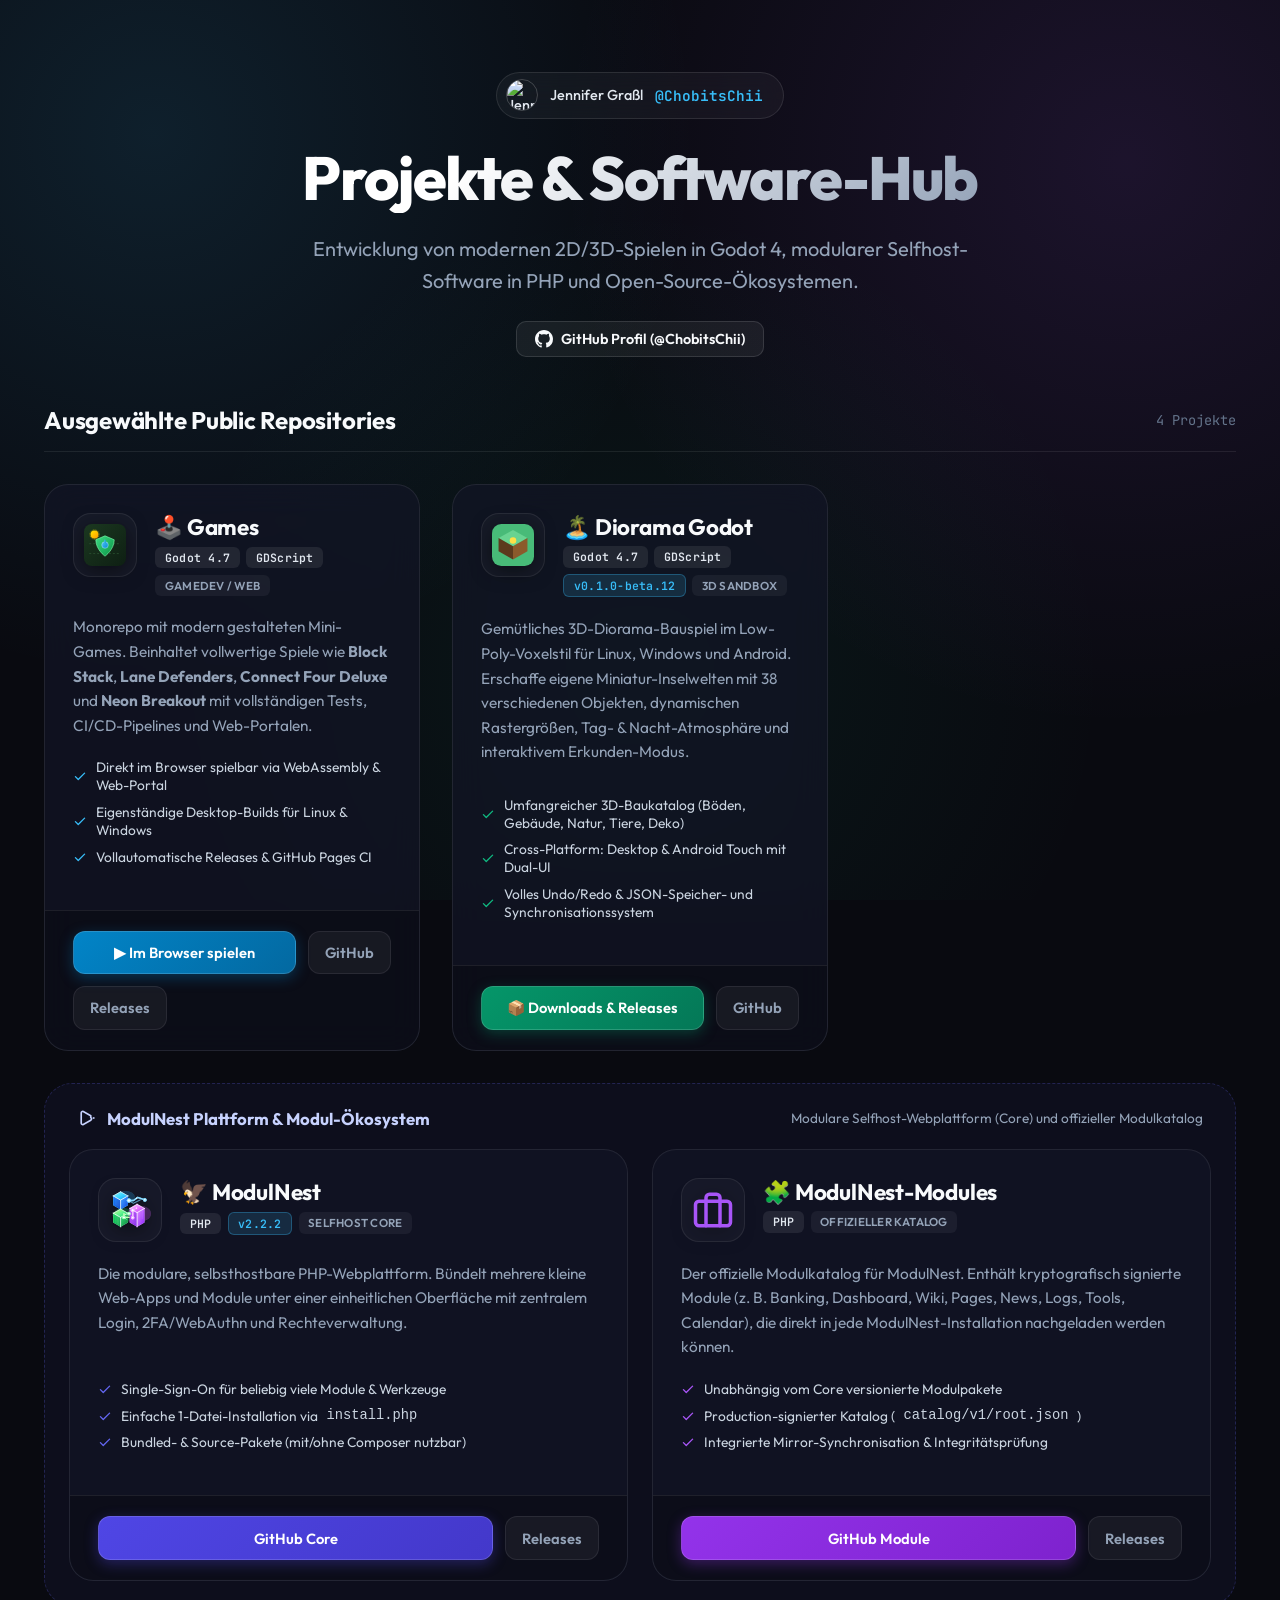
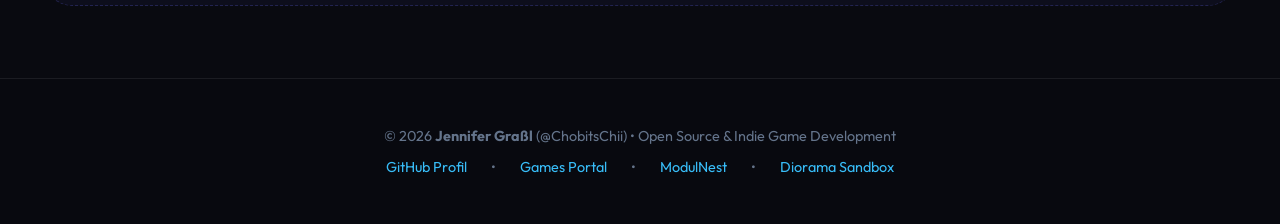
==== index.html @ 31660a0b "feat: initial release of personal github pages hub" ====
<!DOCTYPE html>
<html lang="de">
<head>
	<meta charset="utf-8">
	<meta name="viewport" content="width=device-width, initial-scale=1.0">
	<title>Jennifer Graßl (ChobitsChii) | Open Source Projekte & Hub</title>
	<meta name="description" content="Übersicht über meine Open Source Projekte: Godot 4 Games, Diorama Sandbox sowie die modulare PHP-Webplattform ModulNest & Module.">
	<link rel="preconnect" href="https://fonts.googleapis.com">
	<link rel="preconnect" href="https://fonts.gstatic.com" crossorigin>
	<link href="https://fonts.googleapis.com/css2?family=Outfit:wght@400;500;600;700;800&family=JetBrains+Mono:wght@400;500;600&display=swap" rel="stylesheet">
	<link rel="icon" type="image/svg+xml" href="assets/img/games-icon.svg">
	<style>
		:root {
			--bg-primary: #090a10;
			--bg-card: rgba(18, 22, 38, 0.72);
			--bg-card-hover: rgba(24, 30, 52, 0.88);
			--border-card: rgba(255, 255, 255, 0.08);
			--border-card-hover: rgba(255, 255, 255, 0.18);
			--text-main: #f8fafc;
			--text-muted: #94a3b8;
			--text-dim: #64748b;
			--accent-cyan: #00d2ff;
			--accent-emerald: #10b981;
			--accent-indigo: #6366f1;
			--accent-purple: #a855f7;
			--accent-amber: #f59e0b;
			--accent-blue: #38bdf8;
		}

		* {
			box-sizing: border-box;
			margin: 0;
			padding: 0;
		}

		body {
			background-color: var(--bg-primary);
			background-image: 
				radial-gradient(circle at 12% 15%, rgba(56, 189, 248, 0.12) 0%, transparent 40%),
				radial-gradient(circle at 88% 18%, rgba(168, 85, 247, 0.12) 0%, transparent 42%),
				radial-gradient(circle at 50% 75%, rgba(16, 185, 129, 0.08) 0%, transparent 50%);
			background-attachment: fixed;
			color: var(--text-main);
			font-family: 'Outfit', -apple-system, BlinkMacSystemFont, "Segoe UI", Roboto, sans-serif;
			min-height: 100vh;
			display: flex;
			flex-direction: column;
		}

		header {
			padding: 4.5rem 1.5rem 3rem;
			text-align: center;
			max-width: 900px;
			margin: 0 auto;
		}

		.profile-badge {
			display: inline-flex;
			align-items: center;
			gap: 0.75rem;
			padding: 0.4rem 1.25rem 0.4rem 0.6rem;
			border-radius: 9999px;
			background: rgba(255, 255, 255, 0.04);
			border: 1px solid rgba(255, 255, 255, 0.1);
			font-size: 0.9rem;
			font-weight: 500;
			color: #e2e8f0;
			margin-bottom: 1.5rem;
			backdrop-filter: blur(12px);
		}

		.avatar-img {
			width: 32px;
			height: 32px;
			border-radius: 50%;
			border: 1px solid rgba(255, 255, 255, 0.2);
			display: block;
		}

		.profile-badge .handle {
			font-family: 'JetBrains Mono', monospace;
			color: var(--accent-blue);
			font-weight: 600;
		}

		h1 {
			font-size: clamp(2.4rem, 5.5vw, 3.8rem);
			font-weight: 800;
			letter-spacing: -0.03em;
			line-height: 1.15;
			margin-bottom: 1.25rem;
			background: linear-gradient(135deg, #ffffff 25%, #94a3b8 100%);
			-webkit-background-clip: text;
			-webkit-text-fill-color: transparent;
		}

		p.lead {
			font-size: clamp(1.05rem, 2vw, 1.25rem);
			color: var(--text-muted);
			line-height: 1.6;
			max-width: 680px;
			margin: 0 auto 1.5rem;
		}

		.header-links {
			display: flex;
			justify-content: center;
			gap: 1rem;
			margin-top: 1.25rem;
		}

		.gh-profile-btn {
			display: inline-flex;
			align-items: center;
			gap: 0.5rem;
			padding: 0.5rem 1.1rem;
			border-radius: 10px;
			background: rgba(255, 255, 255, 0.06);
			border: 1px solid rgba(255, 255, 255, 0.12);
			color: var(--text-main);
			text-decoration: none;
			font-size: 0.9rem;
			font-weight: 600;
			transition: all 0.2s ease;
		}

		.gh-profile-btn:hover {
			background: rgba(255, 255, 255, 0.12);
			transform: translateY(-2px);
		}

		.container {
			flex: 1;
			max-width: 1240px;
			width: 100%;
			margin: 0 auto;
			padding: 0 1.5rem 4.5rem;
		}

		.section-intro {
			margin-bottom: 2rem;
			display: flex;
			align-items: center;
			justify-content: space-between;
			flex-wrap: wrap;
			gap: 1rem;
			border-bottom: 1px solid var(--border-card);
			padding-bottom: 1rem;
		}

		.section-intro h2 {
			font-size: 1.5rem;
			font-weight: 700;
			letter-spacing: -0.01em;
		}

		.section-intro .counter {
			font-family: 'JetBrains Mono', monospace;
			font-size: 0.85rem;
			color: var(--text-dim);
		}

		/* Grid & Cards */
		.projects-grid {
			display: grid;
			grid-template-columns: repeat(auto-fit, minmax(320px, 1fr));
			gap: 2rem;
		}

		.project-card {
			position: relative;
			background: var(--bg-card);
			border: 1px solid var(--border-card);
			border-radius: 24px;
			overflow: hidden;
			display: flex;
			flex-direction: column;
			backdrop-filter: blur(16px);
			transition: all 0.35s cubic-bezier(0.16, 1, 0.3, 1);
		}

		.project-card:hover {
			background: var(--bg-card-hover);
			transform: translateY(-6px);
			border-color: var(--border-card-hover);
			box-shadow: 0 24px 48px -18px rgba(0, 0, 0, 0.7);
		}

		/* Card Glow Accents */
		.project-card[data-theme="games"]:hover {
			border-color: rgba(56, 189, 248, 0.4);
			box-shadow: 0 24px 48px -18px rgba(56, 189, 248, 0.25);
		}

		.project-card[data-theme="diorama"]:hover {
			border-color: rgba(16, 185, 129, 0.4);
			box-shadow: 0 24px 48px -18px rgba(16, 185, 129, 0.25);
		}

		.project-card[data-theme="modulnest"]:hover {
			border-color: rgba(99, 102, 241, 0.4);
			box-shadow: 0 24px 48px -18px rgba(99, 102, 241, 0.25);
		}

		.project-card[data-theme="modules"]:hover {
			border-color: rgba(168, 85, 247, 0.4);
			box-shadow: 0 24px 48px -18px rgba(168, 85, 247, 0.25);
		}

		/* Connected group banner for ModulNest Suite */
		.eco-wrapper {
			grid-column: 1 / -1;
			background: rgba(99, 102, 241, 0.05);
			border: 1px dashed rgba(99, 102, 241, 0.25);
			border-radius: 28px;
			padding: 1.5rem;
			display: flex;
			flex-direction: column;
			gap: 1.25rem;
		}

		.eco-header {
			display: flex;
			align-items: center;
			justify-content: space-between;
			flex-wrap: wrap;
			gap: 0.5rem;
			padding: 0 0.5rem;
		}

		.eco-title {
			display: flex;
			align-items: center;
			gap: 0.6rem;
			font-size: 1.05rem;
			font-weight: 700;
			color: #c7d2fe;
		}

		.eco-subtitle {
			font-size: 0.85rem;
			color: var(--text-muted);
		}

		.eco-grid {
			display: grid;
			grid-template-columns: repeat(auto-fit, minmax(300px, 1fr));
			gap: 1.5rem;
		}

		.card-header {
			padding: 1.75rem 1.75rem 1.25rem;
			display: flex;
			align-items: flex-start;
			gap: 1.15rem;
		}

		.icon-box {
			width: 64px;
			height: 64px;
			border-radius: 18px;
			background: rgba(255, 255, 255, 0.03);
			border: 1px solid rgba(255, 255, 255, 0.08);
			display: flex;
			align-items: center;
			justify-content: center;
			flex-shrink: 0;
			padding: 10px;
		}

		.icon-box img, .icon-box svg {
			width: 100%;
			height: 100%;
			object-fit: contain;
			filter: drop-shadow(0 4px 10px rgba(0,0,0,0.5));
		}

		.card-title-wrap {
			flex: 1;
		}

		.card-title-wrap h3 {
			font-size: 1.4rem;
			font-weight: 700;
			letter-spacing: -0.01em;
			margin-bottom: 0.35rem;
			display: flex;
			align-items: center;
			gap: 0.5rem;
		}

		.tag-row {
			display: flex;
			flex-wrap: wrap;
			gap: 0.4rem;
			align-items: center;
		}

		.tag {
			font-size: 0.72rem;
			font-weight: 600;
			padding: 0.2rem 0.6rem;
			border-radius: 6px;
			letter-spacing: 0.02em;
			text-transform: uppercase;
		}

		.tag-lang {
			font-family: 'JetBrains Mono', monospace;
			background: rgba(255, 255, 255, 0.08);
			color: #e2e8f0;
			text-transform: none;
		}

		.tag-ver {
			font-family: 'JetBrains Mono', monospace;
			background: rgba(56, 189, 248, 0.15);
			color: #38bdf8;
			border: 1px solid rgba(56, 189, 248, 0.3);
			text-transform: none;
		}

		.tag-cat {
			background: rgba(255, 255, 255, 0.05);
			color: var(--text-muted);
		}

		.card-body {
			padding: 0 1.75rem 1.5rem;
			flex: 1;
			display: flex;
			flex-direction: column;
		}

		.card-desc {
			color: var(--text-muted);
			font-size: 0.96rem;
			line-height: 1.6;
			margin-bottom: 1.25rem;
		}

		.feature-list {
			list-style: none;
			margin-top: auto;
			padding-bottom: 1.25rem;
			display: flex;
			flex-direction: column;
			gap: 0.55rem;
		}

		.feature-list li {
			font-size: 0.86rem;
			color: #cbd5e1;
			display: flex;
			align-items: center;
			gap: 0.55rem;
		}

		.feature-list li svg {
			width: 14px;
			height: 14px;
			flex-shrink: 0;
			fill: currentColor;
		}

		.project-card[data-theme="games"] .feature-list li svg { color: var(--accent-blue); }
		.project-card[data-theme="diorama"] .feature-list li svg { color: var(--accent-emerald); }
		.project-card[data-theme="modulnest"] .feature-list li svg { color: var(--accent-indigo); }
		.project-card[data-theme="modules"] .feature-list li svg { color: var(--accent-purple); }

		.card-footer {
			padding: 1.25rem 1.75rem;
			background: rgba(0, 0, 0, 0.25);
			border-top: 1px solid var(--border-card);
			display: flex;
			gap: 0.75rem;
			align-items: center;
			flex-wrap: wrap;
		}

		.btn {
			display: inline-flex;
			align-items: center;
			justify-content: center;
			gap: 0.5rem;
			text-decoration: none;
			font-weight: 600;
			font-size: 0.92rem;
			padding: 0.7rem 1.15rem;
			border-radius: 12px;
			transition: all 0.2s cubic-bezier(0.16, 1, 0.3, 1);
			cursor: pointer;
		}

		.btn-primary {
			flex: 1;
			min-width: 130px;
			color: #ffffff;
			border: 1px solid rgba(255, 255, 255, 0.15);
		}

		.btn-secondary {
			padding: 0.7rem 1rem;
			background: rgba(255, 255, 255, 0.05);
			color: var(--text-muted);
			border: 1px solid var(--border-card);
		}

		.btn-secondary:hover {
			background: rgba(255, 255, 255, 0.1);
			color: #ffffff;
			transform: scale(1.02);
		}

		.project-card[data-theme="games"] .btn-primary {
			background: linear-gradient(135deg, #0284c7, #0369a1);
			box-shadow: 0 4px 14px rgba(2, 132, 199, 0.35);
		}
		.project-card[data-theme="games"] .btn-primary:hover {
			background: linear-gradient(135deg, #0ea5e9, #0284c7);
			box-shadow: 0 6px 20px rgba(2, 132, 199, 0.5);
			transform: scale(1.02);
		}

		.project-card[data-theme="diorama"] .btn-primary {
			background: linear-gradient(135deg, #059669, #047857);
			box-shadow: 0 4px 14px rgba(5, 150, 105, 0.35);
		}
		.project-card[data-theme="diorama"] .btn-primary:hover {
			background: linear-gradient(135deg, #10b981, #059669);
			box-shadow: 0 6px 20px rgba(5, 150, 105, 0.5);
			transform: scale(1.02);
		}

		.project-card[data-theme="modulnest"] .btn-primary {
			background: linear-gradient(135deg, #4f46e5, #4338ca);
			box-shadow: 0 4px 14px rgba(79, 70, 229, 0.35);
		}
		.project-card[data-theme="modulnest"] .btn-primary:hover {
			background: linear-gradient(135deg, #6366f1, #4f46e5);
			box-shadow: 0 6px 20px rgba(79, 70, 229, 0.5);
			transform: scale(1.02);
		}

		.project-card[data-theme="modules"] .btn-primary {
			background: linear-gradient(135deg, #9333ea, #7e22ce);
			box-shadow: 0 4px 14px rgba(147, 51, 234, 0.35);
		}
		.project-card[data-theme="modules"] .btn-primary:hover {
			background: linear-gradient(135deg, #a855f7, #9333ea);
			box-shadow: 0 6px 20px rgba(147, 51, 234, 0.5);
			transform: scale(1.02);
		}

		footer {
			border-top: 1px solid var(--border-card);
			padding: 3rem 1.5rem;
			text-align: center;
			color: var(--text-dim);
			font-size: 0.9rem;
			background: rgba(9, 10, 16, 0.85);
		}

		footer a {
			color: var(--accent-blue);
			text-decoration: none;
			transition: color 0.2s ease;
		}

		footer a:hover {
			color: #7dd3fc;
			text-decoration: underline;
		}

		.footer-links {
			display: flex;
			justify-content: center;
			gap: 1.5rem;
			margin-top: 0.8rem;
			flex-wrap: wrap;
		}
	</style>
</head>
<body>
	<header>
		<div class="profile-badge">
			<img class="avatar-img" src="https://avatars.githubusercontent.com/u/13787397?v=4" alt="Jennifer Graßl Avatar">
			<span>Jennifer Graßl</span>
			<span class="handle">@ChobitsChii</span>
		</div>
		<h1>Projekte & Software-Hub</h1>
		<p class="lead">Entwicklung von modernen 2D/3D-Spielen in Godot 4, modularer Selfhost-Software in PHP und Open-Source-Ökosystemen.</p>
		<div class="header-links">
			<a href="https://github.com/ChobitsChii" target="_blank" rel="noopener" class="gh-profile-btn">
				<svg height="18" width="18" viewBox="0 0 16 16" fill="currentColor">
					<path d="M8 0C3.58 0 0 3.58 0 8c0 3.54 2.29 6.53 5.47 7.59.4.07.55-.17.55-.38 0-.19-.01-.82-.01-1.49-2.01.37-2.53-.49-2.69-.94-.09-.23-.48-.94-.82-1.13-.28-.15-.68-.52-.01-.53.63-.01 1.08.58 1.23.82.72 1.21 1.87.87 2.33.66.07-.52.28-.87.51-1.07-1.78-.2-3.64-.89-3.64-3.95 0-.87.31-1.59.82-2.15-.08-.2-.36-1.02.08-2.12 0 0 .67-.21 2.2.82.64-.18 1.32-.27 2-.27.68 0 1.36.09 2 .27 1.53-1.04 2.2-.82 2.2-.82.44 1.1.16 1.92.08 2.12.51.56.82 1.27.82 2.15 0 3.07-1.87 3.75-3.65 3.95.29.25.54.73.54 1.48 0 1.07-.01 1.93-.01 2.2 0 .21.15.46.55.38A8.013 8.013 0 0016 8c0-4.42-3.58-8-8-8z"></path>
				</svg>
				GitHub Profil (@ChobitsChii)
			</a>
		</div>
	</header>

	<main class="container">
		<div class="section-intro">
			<h2>Ausgewählte Public Repositories</h2>
			<span class="counter">4 Projekte</span>
		</div>

		<div class="projects-grid">

			<!-- 1. Games Monorepo -->
			<article class="project-card" data-theme="games">
				<div class="card-header">
					<div class="icon-box">
						<img src="assets/img/games-icon.svg" alt="Games Icon">
					</div>
					<div class="card-title-wrap">
						<h3>🕹️ Games</h3>
						<div class="tag-row">
							<span class="tag tag-lang">Godot 4.7</span>
							<span class="tag tag-lang">GDScript</span>
							<span class="tag tag-cat">Gamedev / Web</span>
						</div>
					</div>
				</div>
				<div class="card-body">
					<p class="card-desc">
						Monorepo mit modern gestalteten Mini-Games. Beinhaltet vollwertige Spiele wie <strong>Block Stack</strong>, <strong>Lane Defenders</strong>, <strong>Connect Four Deluxe</strong> und <strong>Neon Breakout</strong> mit vollständigen Tests, CI/CD-Pipelines und Web-Portalen.
					</p>
					<ul class="feature-list">
						<li>
							<svg viewBox="0 0 16 16"><path d="M13.78 4.22a.75.75 0 010 1.06l-7.25 7.25a.75.75 0 01-1.06 0L2.22 9.28a.75.75 0 011.06-1.06L6 10.94l6.72-6.72a.75.75 0 011.06 0z"></path></svg>
							Direkt im Browser spielbar via WebAssembly & Web-Portal
						</li>
						<li>
							<svg viewBox="0 0 16 16"><path d="M13.78 4.22a.75.75 0 010 1.06l-7.25 7.25a.75.75 0 01-1.06 0L2.22 9.28a.75.75 0 011.06-1.06L6 10.94l6.72-6.72a.75.75 0 011.06 0z"></path></svg>
							Eigenständige Desktop-Builds für Linux & Windows
						</li>
						<li>
							<svg viewBox="0 0 16 16"><path d="M13.78 4.22a.75.75 0 010 1.06l-7.25 7.25a.75.75 0 01-1.06 0L2.22 9.28a.75.75 0 011.06-1.06L6 10.94l6.72-6.72a.75.75 0 011.06 0z"></path></svg>
							Vollautomatische Releases & GitHub Pages CI
						</li>
					</ul>
				</div>
				<div class="card-footer">
					<a href="https://chobitschii.github.io/games/" class="btn btn-primary" title="Games Web-Portal öffnen">
						▶ Im Browser spielen
					</a>
					<a href="https://github.com/ChobitsChii/games" target="_blank" rel="noopener" class="btn btn-secondary" title="GitHub Repository">
						GitHub
					</a>
					<a href="https://github.com/ChobitsChii/games/releases" target="_blank" rel="noopener" class="btn btn-secondary" title="Releases & Downloads">
						Releases
					</a>
				</div>
			</article>

			<!-- 2. Diorama Sandbox -->
			<article class="project-card" data-theme="diorama">
				<div class="card-header">
					<div class="icon-box">
						<img src="assets/img/diorama-icon.svg" alt="Diorama Icon">
					</div>
					<div class="card-title-wrap">
						<h3>🏝️ Diorama Godot</h3>
						<div class="tag-row">
							<span class="tag tag-lang">Godot 4.7</span>
							<span class="tag tag-lang">GDScript</span>
							<span class="tag tag-ver">v0.1.0-beta.12</span>
							<span class="tag tag-cat">3D Sandbox</span>
						</div>
					</div>
				</div>
				<div class="card-body">
					<p class="card-desc">
						Gemütliches 3D-Diorama-Bauspiel im Low-Poly-Voxelstil für Linux, Windows und Android. Erschaffe eigene Miniatur-Inselwelten mit 38 verschiedenen Objekten, dynamischen Rastergrößen, Tag- & Nacht-Atmosphäre und interaktivem Erkunden-Modus.
					</p>
					<ul class="feature-list">
						<li>
							<svg viewBox="0 0 16 16"><path d="M13.78 4.22a.75.75 0 010 1.06l-7.25 7.25a.75.75 0 01-1.06 0L2.22 9.28a.75.75 0 011.06-1.06L6 10.94l6.72-6.72a.75.75 0 011.06 0z"></path></svg>
							Umfangreicher 3D-Baukatalog (Böden, Gebäude, Natur, Tiere, Deko)
						</li>
						<li>
							<svg viewBox="0 0 16 16"><path d="M13.78 4.22a.75.75 0 010 1.06l-7.25 7.25a.75.75 0 01-1.06 0L2.22 9.28a.75.75 0 011.06-1.06L6 10.94l6.72-6.72a.75.75 0 011.06 0z"></path></svg>
							Cross-Platform: Desktop & Android Touch mit Dual-UI
						</li>
						<li>
							<svg viewBox="0 0 16 16"><path d="M13.78 4.22a.75.75 0 010 1.06l-7.25 7.25a.75.75 0 01-1.06 0L2.22 9.28a.75.75 0 011.06-1.06L6 10.94l6.72-6.72a.75.75 0 011.06 0z"></path></svg>
							Volles Undo/Redo & JSON-Speicher- und Synchronisationssystem
						</li>
					</ul>
				</div>
				<div class="card-footer">
					<a href="https://github.com/ChobitsChii/diorama-godot/releases" target="_blank" rel="noopener" class="btn btn-primary" title="Diorama Releases ansehen">
						📦 Downloads & Releases
					</a>
					<a href="https://github.com/ChobitsChii/diorama-godot" target="_blank" rel="noopener" class="btn btn-secondary" title="GitHub Repository">
						GitHub
					</a>
				</div>
			</article>

			<!-- 3 & 4. ModulNest Ecosystem (ModulNest + ModulNest-Modules) -->
			<div class="eco-wrapper">
				<div class="eco-header">
					<div class="eco-title">
						<svg width="20" height="20" viewBox="0 0 24 24" fill="none" stroke="currentColor" stroke-width="2"><path d="M16.5 9.4 7.55 4.24a1.78 1.78 0 0 0-2.5 1.55v12.42a1.78 1.78 0 0 0 2.5 1.55L16.5 14.6a1.78 1.78 0 0 0 0-3.2z"/><path d="M21 12h-2"/></svg>
						ModulNest Plattform & Modul-Ökosystem
					</div>
					<div class="eco-subtitle">
						Modulare Selfhost-Webplattform (Core) und offizieller Modulkatalog
					</div>
				</div>

				<div class="eco-grid">
					<!-- ModulNest Core -->
					<article class="project-card" data-theme="modulnest">
						<div class="card-header">
							<div class="icon-box">
								<img src="assets/img/modulnest-icon.svg" alt="ModulNest Icon">
							</div>
							<div class="card-title-wrap">
								<h3>🦅 ModulNest</h3>
								<div class="tag-row">
									<span class="tag tag-lang">PHP</span>
									<span class="tag tag-ver">v2.2.2</span>
									<span class="tag tag-cat">Selfhost Core</span>
								</div>
							</div>
						</div>
						<div class="card-body">
							<p class="card-desc">
								Die modulare, selbsthostbare PHP-Webplattform. Bündelt mehrere kleine Web-Apps und Module unter einer einheitlichen Oberfläche mit zentralem Login, 2FA/WebAuthn und Rechteverwaltung.
							</p>
							<ul class="feature-list">
								<li>
									<svg viewBox="0 0 16 16"><path d="M13.78 4.22a.75.75 0 010 1.06l-7.25 7.25a.75.75 0 01-1.06 0L2.22 9.28a.75.75 0 011.06-1.06L6 10.94l6.72-6.72a.75.75 0 011.06 0z"></path></svg>
									Single-Sign-On für beliebig viele Module & Werkzeuge
								</li>
								<li>
									<svg viewBox="0 0 16 16"><path d="M13.78 4.22a.75.75 0 010 1.06l-7.25 7.25a.75.75 0 01-1.06 0L2.22 9.28a.75.75 0 011.06-1.06L6 10.94l6.72-6.72a.75.75 0 011.06 0z"></path></svg>
									Einfache 1-Datei-Installation via <code>install.php</code>
								</li>
								<li>
									<svg viewBox="0 0 16 16"><path d="M13.78 4.22a.75.75 0 010 1.06l-7.25 7.25a.75.75 0 01-1.06 0L2.22 9.28a.75.75 0 011.06-1.06L6 10.94l6.72-6.72a.75.75 0 011.06 0z"></path></svg>
									Bundled- & Source-Pakete (mit/ohne Composer nutzbar)
								</li>
							</ul>
						</div>
						<div class="card-footer">
							<a href="https://github.com/ChobitsChii/ModulNest" target="_blank" rel="noopener" class="btn btn-primary" title="ModulNest Core auf GitHub">
								GitHub Core
							</a>
							<a href="https://github.com/ChobitsChii/ModulNest/releases" target="_blank" rel="noopener" class="btn btn-secondary" title="ModulNest Releases">
								Releases
							</a>
						</div>
					</article>

					<!-- ModulNest Modules -->
					<article class="project-card" data-theme="modules">
						<div class="card-header">
							<div class="icon-box">
								<svg viewBox="0 0 24 24" fill="none" stroke="#a855f7" stroke-width="2" stroke-linecap="round" stroke-linejoin="round">
									<rect x="2" y="7" width="20" height="14" rx="2" ry="2"></rect>
									<path d="M16 21V5a2 2 0 0 0-2-2h-4a2 2 0 0 0-2 2v16"></path>
								</svg>
							</div>
							<div class="card-title-wrap">
								<h3>🧩 ModulNest-Modules</h3>
								<div class="tag-row">
									<span class="tag tag-lang">PHP</span>
									<span class="tag tag-cat">Offizieller Katalog</span>
								</div>
							</div>
						</div>
						<div class="card-body">
							<p class="card-desc">
								Der offizielle Modulkatalog für ModulNest. Enthält kryptografisch signierte Module (z. B. Banking, Dashboard, Wiki, Pages, News, Logs, Tools, Calendar), die direkt in jede ModulNest-Installation nachgeladen werden können.
							</p>
							<ul class="feature-list">
								<li>
									<svg viewBox="0 0 16 16"><path d="M13.78 4.22a.75.75 0 010 1.06l-7.25 7.25a.75.75 0 01-1.06 0L2.22 9.28a.75.75 0 011.06-1.06L6 10.94l6.72-6.72a.75.75 0 011.06 0z"></path></svg>
									Unabhängig vom Core versionierte Modulpakete
								</li>
								<li>
									<svg viewBox="0 0 16 16"><path d="M13.78 4.22a.75.75 0 010 1.06l-7.25 7.25a.75.75 0 01-1.06 0L2.22 9.28a.75.75 0 011.06-1.06L6 10.94l6.72-6.72a.75.75 0 011.06 0z"></path></svg>
									Production-signierter Katalog (<code>catalog/v1/root.json</code>)
								</li>
								<li>
									<svg viewBox="0 0 16 16"><path d="M13.78 4.22a.75.75 0 010 1.06l-7.25 7.25a.75.75 0 01-1.06 0L2.22 9.28a.75.75 0 011.06-1.06L6 10.94l6.72-6.72a.75.75 0 011.06 0z"></path></svg>
									Integrierte Mirror-Synchronisation & Integritätsprüfung
								</li>
							</ul>
						</div>
						<div class="card-footer">
							<a href="https://github.com/ChobitsChii/ModulNest-Modules" target="_blank" rel="noopener" class="btn btn-primary" title="ModulNest-Modules auf GitHub">
								GitHub Module
							</a>
							<a href="https://github.com/ChobitsChii/ModulNest-Modules/releases" target="_blank" rel="noopener" class="btn btn-secondary" title="Modul Releases">
								Releases
							</a>
						</div>
					</article>
				</div>
			</div>

		</div>
	</main>

	<footer>
		<p>© 2026 <strong>Jennifer Graßl</strong> (@ChobitsChii) • Open Source & Indie Game Development</p>
		<div class="footer-links">
			<a href="https://github.com/ChobitsChii" target="_blank" rel="noopener">GitHub Profil</a>
			<span>•</span>
			<a href="https://chobitschii.github.io/games/">Games Portal</a>
			<span>•</span>
			<a href="https://github.com/ChobitsChii/ModulNest" target="_blank" rel="noopener">ModulNest</a>
			<span>•</span>
			<a href="https://github.com/ChobitsChii/diorama-godot" target="_blank" rel="noopener">Diorama Sandbox</a>
		</div>
	</footer>
</body>
</html>
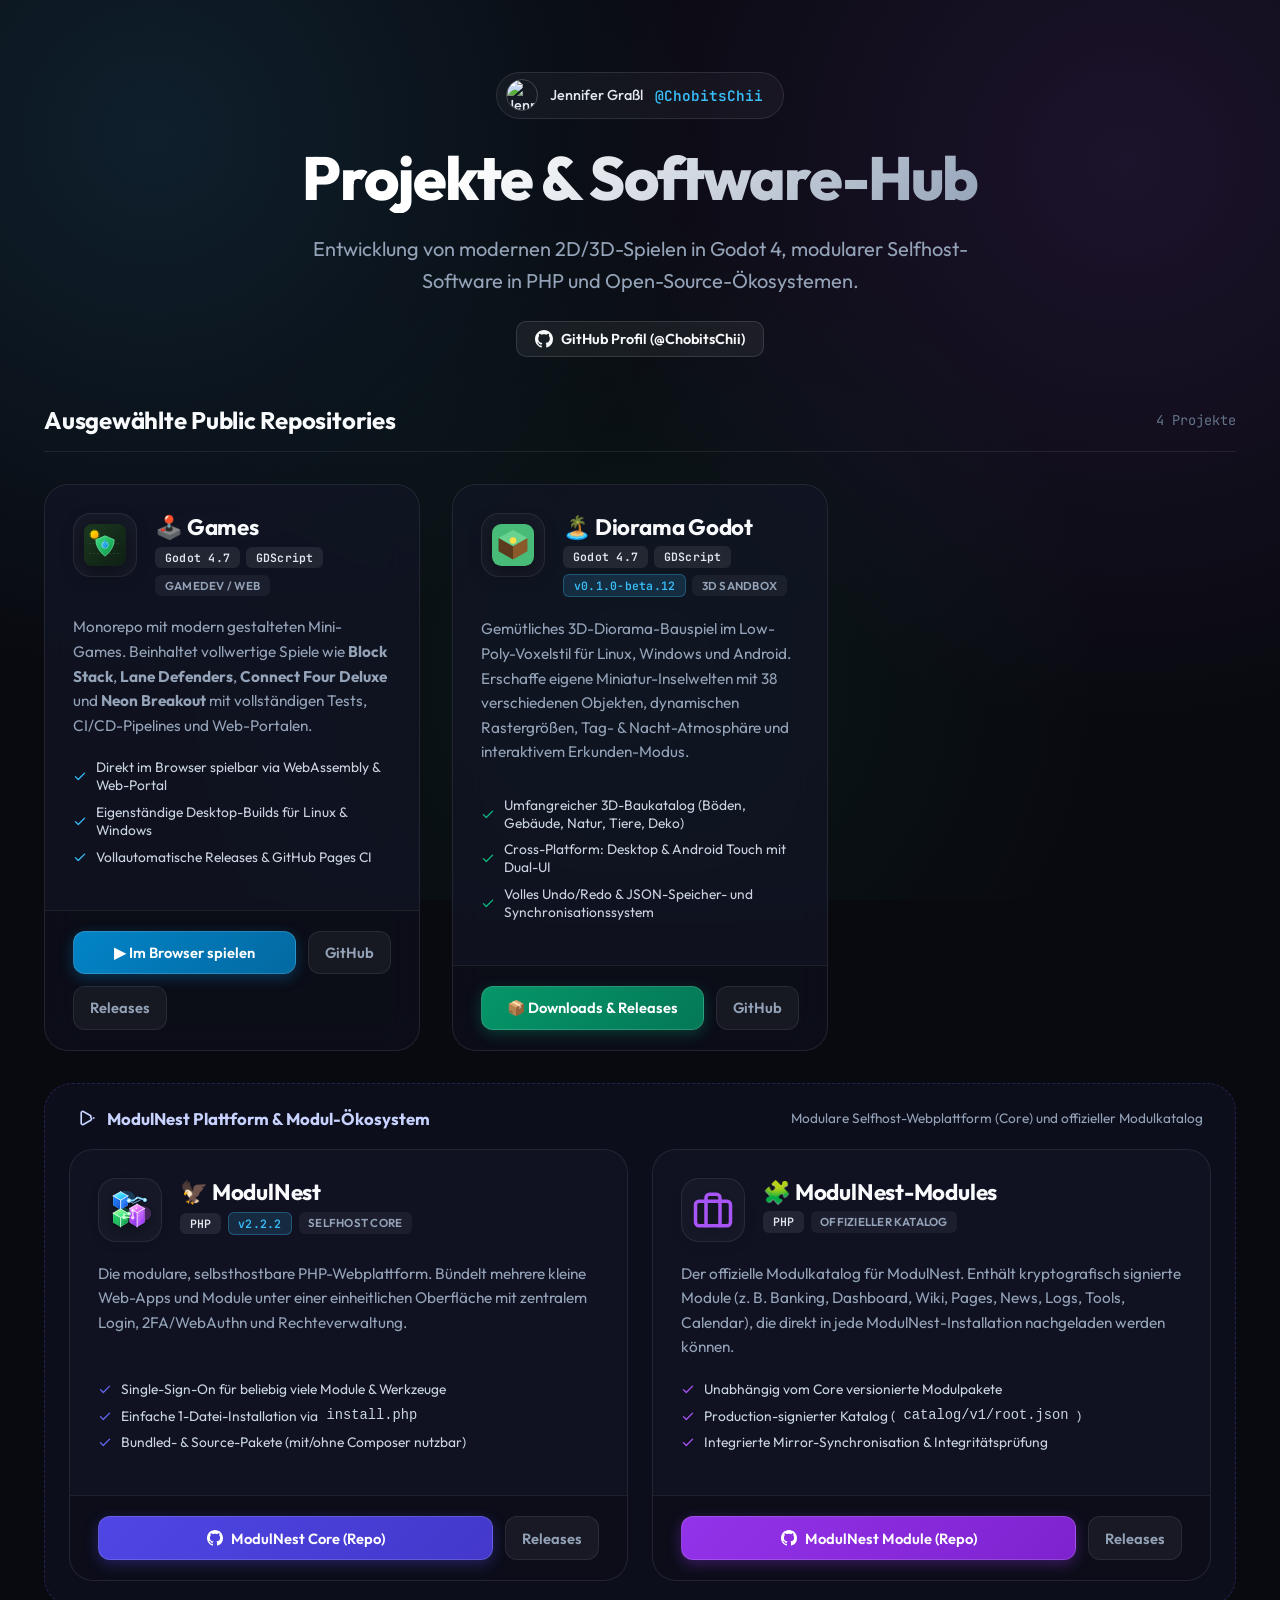
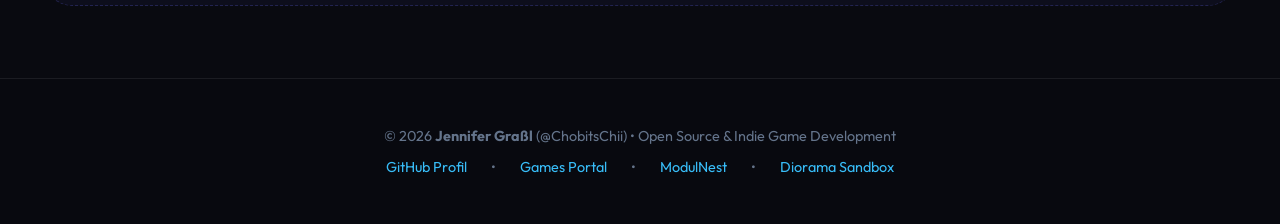
==== commit aae6b660: "fix: clarify button labels for ModulNest Core and Modules" ====
--- a/index.html
+++ b/index.html
@@ -649,7 +649,8 @@
 						</div>
 						<div class="card-footer">
 							<a href="https://github.com/ChobitsChii/ModulNest" target="_blank" rel="noopener" class="btn btn-primary" title="ModulNest Core auf GitHub">
-								GitHub Core
+								<svg height="16" width="16" viewBox="0 0 16 16" fill="currentColor"><path d="M8 0C3.58 0 0 3.58 0 8c0 3.54 2.29 6.53 5.47 7.59.4.07.55-.17.55-.38 0-.19-.01-.82-.01-1.49-2.01.37-2.53-.49-2.69-.94-.09-.23-.48-.94-.82-1.13-.28-.15-.68-.52-.01-.53.63-.01 1.08.58 1.23.82.72 1.21 1.87.87 2.33.66.07-.52.28-.87.51-1.07-1.78-.2-3.64-.89-3.64-3.95 0-.87.31-1.59.82-2.15-.08-.2-.36-1.02.08-2.12 0 0 .67-.21 2.2.82.64-.18 1.32-.27 2-.27.68 0 1.36.09 2 .27 1.53-1.04 2.2-.82 2.2-.82.44 1.1.16 1.92.08 2.12.51.56.82 1.27.82 2.15 0 3.07-1.87 3.75-3.65 3.95.29.25.54.73.54 1.48 0 1.07-.01 1.93-.01 2.2 0 .21.15.46.55.38A8.013 8.013 0 0016 8c0-4.42-3.58-8-8-8z"></path></svg>
+								ModulNest Core (Repo)
 							</a>
 							<a href="https://github.com/ChobitsChii/ModulNest/releases" target="_blank" rel="noopener" class="btn btn-secondary" title="ModulNest Releases">
 								Releases
@@ -695,7 +696,8 @@
 						</div>
 						<div class="card-footer">
 							<a href="https://github.com/ChobitsChii/ModulNest-Modules" target="_blank" rel="noopener" class="btn btn-primary" title="ModulNest-Modules auf GitHub">
-								GitHub Module
+								<svg height="16" width="16" viewBox="0 0 16 16" fill="currentColor"><path d="M8 0C3.58 0 0 3.58 0 8c0 3.54 2.29 6.53 5.47 7.59.4.07.55-.17.55-.38 0-.19-.01-.82-.01-1.49-2.01.37-2.53-.49-2.69-.94-.09-.23-.48-.94-.82-1.13-.28-.15-.68-.52-.01-.53.63-.01 1.08.58 1.23.82.72 1.21 1.87.87 2.33.66.07-.52.28-.87.51-1.07-1.78-.2-3.64-.89-3.64-3.95 0-.87.31-1.59.82-2.15-.08-.2-.36-1.02.08-2.12 0 0 .67-.21 2.2.82.64-.18 1.32-.27 2-.27.68 0 1.36.09 2 .27 1.53-1.04 2.2-.82 2.2-.82.44 1.1.16 1.92.08 2.12.51.56.82 1.27.82 2.15 0 3.07-1.87 3.75-3.65 3.95.29.25.54.73.54 1.48 0 1.07-.01 1.93-.01 2.2 0 .21.15.46.55.38A8.013 8.013 0 0016 8c0-4.42-3.58-8-8-8z"></path></svg>
+								ModulNest Module (Repo)
 							</a>
 							<a href="https://github.com/ChobitsChii/ModulNest-Modules/releases" target="_blank" rel="noopener" class="btn btn-secondary" title="Modul Releases">
 								Releases
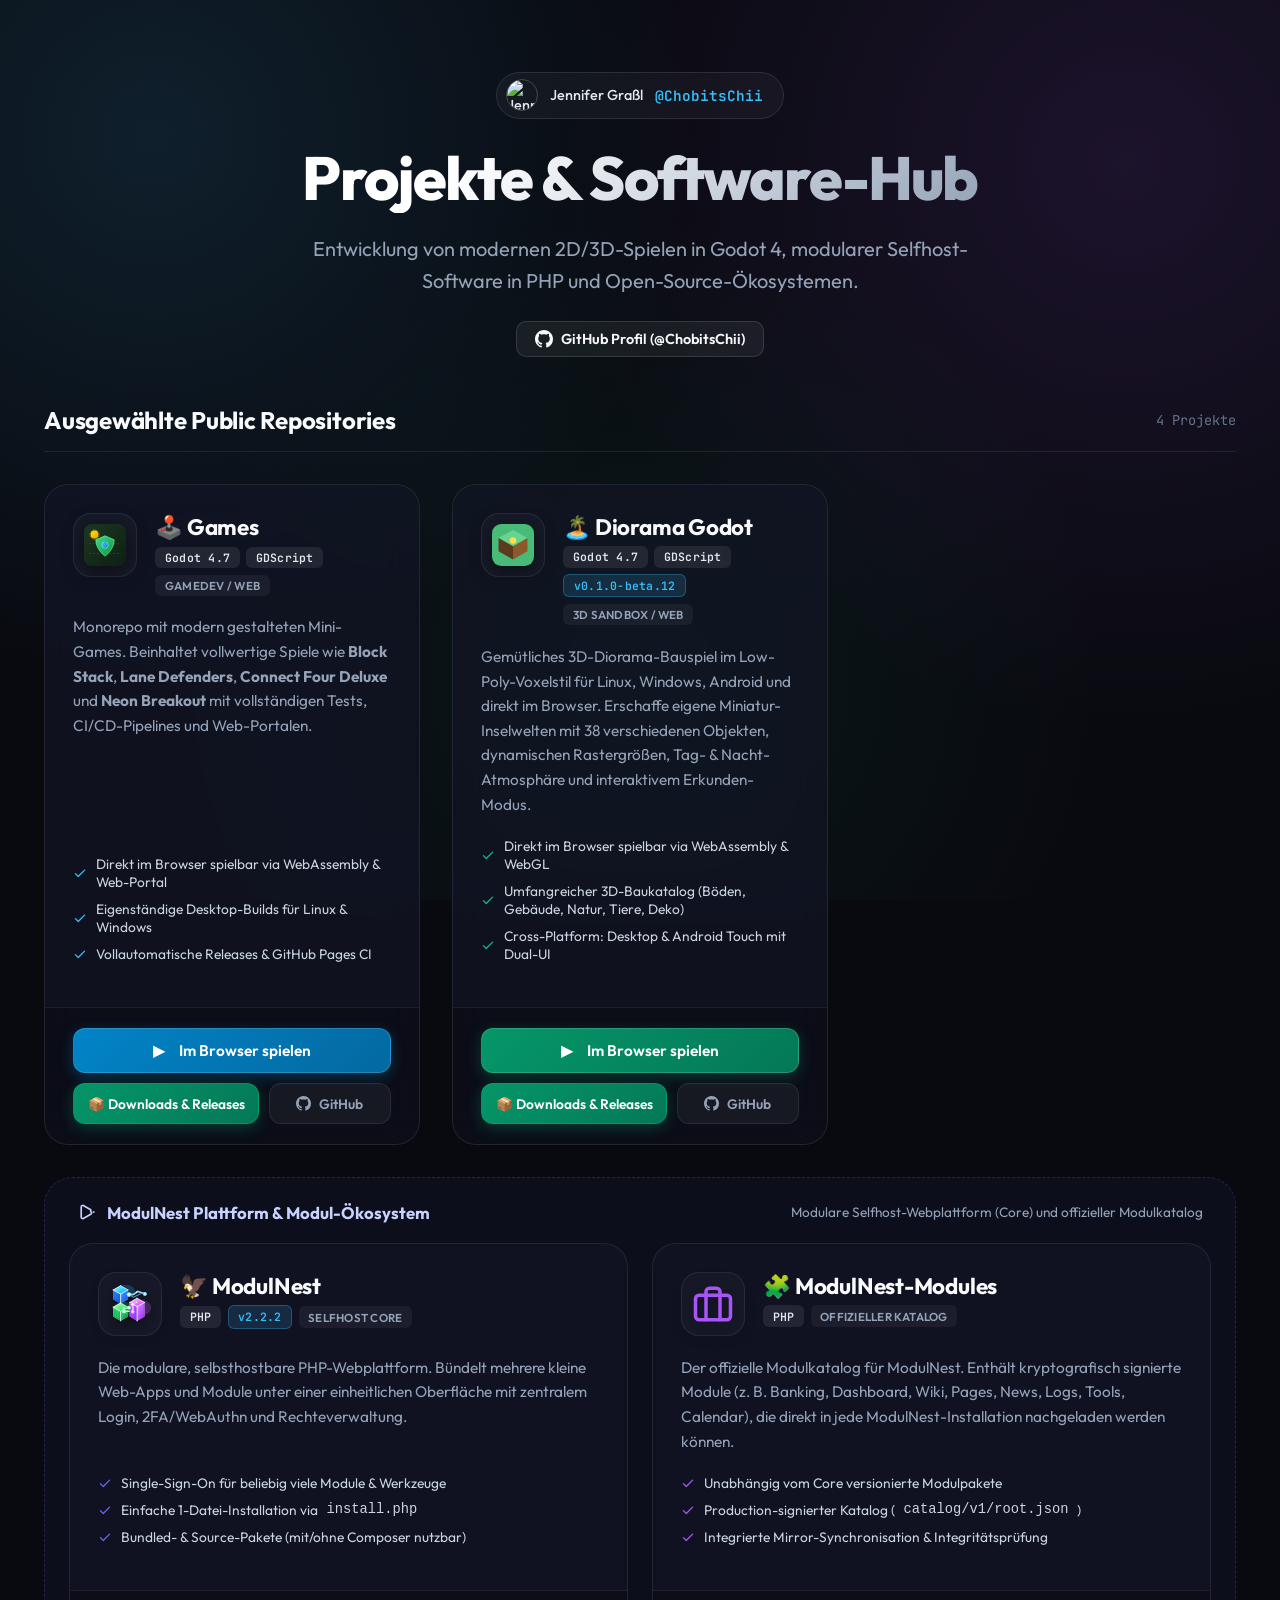
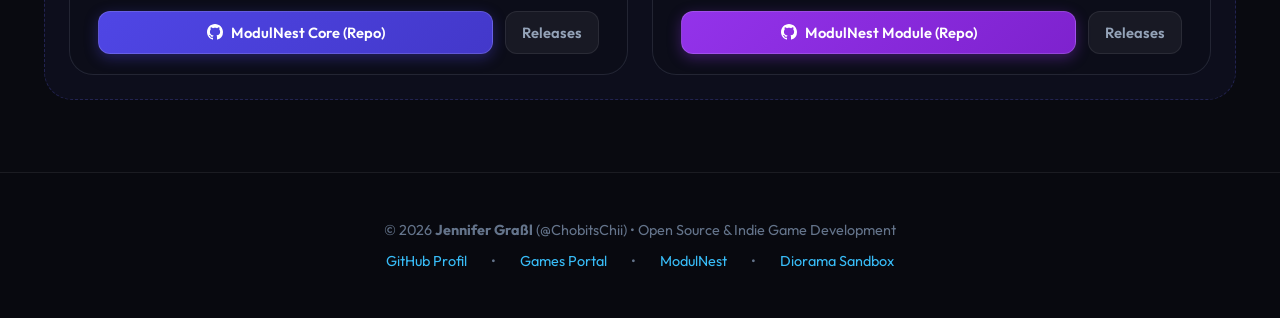
==== commit e66e8454: "feat: add diorama web play link and unify 2-row button layout for games and diorama" ====
--- a/index.html
+++ b/index.html
@@ -378,6 +378,19 @@
 			flex-wrap: wrap;
 		}
 
+		.card-footer-2row {
+			display: flex;
+			flex-direction: column;
+			gap: 0.65rem;
+			align-items: stretch;
+		}
+
+		.btn-sub-row {
+			display: flex;
+			gap: 0.6rem;
+			width: 100%;
+		}
+
 		.btn {
 			display: inline-flex;
 			align-items: center;
@@ -390,6 +403,19 @@
 			border-radius: 12px;
 			transition: all 0.2s cubic-bezier(0.16, 1, 0.3, 1);
 			cursor: pointer;
+			text-align: center;
+			white-space: nowrap;
+		}
+
+		.btn-play {
+			width: 100%;
+			font-size: 0.96rem;
+			padding: 0.75rem 1rem;
+		}
+
+		.btn-play-icon {
+			margin-right: 0.35rem;
+			font-size: 0.95em;
 		}
 
 		.btn-primary {
@@ -399,6 +425,22 @@
 			border: 1px solid rgba(255, 255, 255, 0.15);
 		}
 
+		.btn-download {
+			flex: 1.35;
+			color: #ffffff;
+			border: 1px solid rgba(16, 185, 129, 0.3);
+			background: linear-gradient(135deg, #059669, #047857);
+			box-shadow: 0 4px 14px rgba(5, 150, 105, 0.35);
+			font-size: 0.86rem;
+			padding: 0.65rem 0.85rem;
+		}
+
+		.btn-download:hover {
+			background: linear-gradient(135deg, #10b981, #059669);
+			box-shadow: 0 6px 20px rgba(5, 150, 105, 0.5);
+			transform: scale(1.02);
+		}
+
 		.btn-secondary {
 			padding: 0.7rem 1rem;
 			background: rgba(255, 255, 255, 0.05);
@@ -410,6 +452,12 @@
 			background: rgba(255, 255, 255, 0.1);
 			color: #ffffff;
 			transform: scale(1.02);
+		}
+
+		.btn-github-sub {
+			flex: 1;
+			font-size: 0.86rem;
+			padding: 0.65rem 0.85rem;
 		}
 
 		.project-card[data-theme="games"] .btn-primary {
@@ -542,16 +590,19 @@
 						</li>
 					</ul>
 				</div>
-				<div class="card-footer">
-					<a href="https://chobitschii.github.io/games/" class="btn btn-primary" title="Games Web-Portal öffnen">
-						▶ Im Browser spielen
+				<div class="card-footer card-footer-2row">
+					<a href="https://chobitschii.github.io/games/" class="btn btn-primary btn-play" title="Games Web-Portal öffnen">
+						<span class="btn-play-icon">▶</span> Im Browser spielen
 					</a>
-					<a href="https://github.com/ChobitsChii/games" target="_blank" rel="noopener" class="btn btn-secondary" title="GitHub Repository">
-						GitHub
-					</a>
-					<a href="https://github.com/ChobitsChii/games/releases" target="_blank" rel="noopener" class="btn btn-secondary" title="Releases & Downloads">
-						Releases
-					</a>
+					<div class="btn-sub-row">
+						<a href="https://github.com/ChobitsChii/games/releases" target="_blank" rel="noopener" class="btn btn-download" title="Releases & Downloads">
+							📦 Downloads & Releases
+						</a>
+						<a href="https://github.com/ChobitsChii/games" target="_blank" rel="noopener" class="btn btn-secondary btn-github-sub" title="GitHub Repository">
+							<svg height="15" width="15" viewBox="0 0 16 16" fill="currentColor"><path d="M8 0C3.58 0 0 3.58 0 8c0 3.54 2.29 6.53 5.47 7.59.4.07.55-.17.55-.38 0-.19-.01-.82-.01-1.49-2.01.37-2.53-.49-2.69-.94-.09-.23-.48-.94-.82-1.13-.28-.15-.68-.52-.01-.53.63-.01 1.08.58 1.23.82.72 1.21 1.87.87 2.33.66.07-.52.28-.87.51-1.07-1.78-.2-3.64-.89-3.64-3.95 0-.87.31-1.59.82-2.15-.08-.2-.36-1.02.08-2.12 0 0 .67-.21 2.2.82.64-.18 1.32-.27 2-.27.68 0 1.36.09 2 .27 1.53-1.04 2.2-.82 2.2-.82.44 1.1.16 1.92.08 2.12.51.56.82 1.27.82 2.15 0 3.07-1.87 3.75-3.65 3.95.29.25.54.73.54 1.48 0 1.07-.01 1.93-.01 2.2 0 .21.15.46.55.38A8.013 8.013 0 0016 8c0-4.42-3.58-8-8-8z"></path></svg>
+							GitHub
+						</a>
+					</div>
 				</div>
 			</article>
 
@@ -567,15 +618,19 @@
 							<span class="tag tag-lang">Godot 4.7</span>
 							<span class="tag tag-lang">GDScript</span>
 							<span class="tag tag-ver">v0.1.0-beta.12</span>
-							<span class="tag tag-cat">3D Sandbox</span>
+							<span class="tag tag-cat">3D Sandbox / Web</span>
 						</div>
 					</div>
 				</div>
 				<div class="card-body">
 					<p class="card-desc">
-						Gemütliches 3D-Diorama-Bauspiel im Low-Poly-Voxelstil für Linux, Windows und Android. Erschaffe eigene Miniatur-Inselwelten mit 38 verschiedenen Objekten, dynamischen Rastergrößen, Tag- & Nacht-Atmosphäre und interaktivem Erkunden-Modus.
+						Gemütliches 3D-Diorama-Bauspiel im Low-Poly-Voxelstil für Linux, Windows, Android und direkt im Browser. Erschaffe eigene Miniatur-Inselwelten mit 38 verschiedenen Objekten, dynamischen Rastergrößen, Tag- & Nacht-Atmosphäre und interaktivem Erkunden-Modus.
 					</p>
 					<ul class="feature-list">
+						<li>
+							<svg viewBox="0 0 16 16"><path d="M13.78 4.22a.75.75 0 010 1.06l-7.25 7.25a.75.75 0 01-1.06 0L2.22 9.28a.75.75 0 011.06-1.06L6 10.94l6.72-6.72a.75.75 0 011.06 0z"></path></svg>
+							Direkt im Browser spielbar via WebAssembly & WebGL
+						</li>
 						<li>
 							<svg viewBox="0 0 16 16"><path d="M13.78 4.22a.75.75 0 010 1.06l-7.25 7.25a.75.75 0 01-1.06 0L2.22 9.28a.75.75 0 011.06-1.06L6 10.94l6.72-6.72a.75.75 0 011.06 0z"></path></svg>
 							Umfangreicher 3D-Baukatalog (Böden, Gebäude, Natur, Tiere, Deko)
@@ -584,19 +639,21 @@
 							<svg viewBox="0 0 16 16"><path d="M13.78 4.22a.75.75 0 010 1.06l-7.25 7.25a.75.75 0 01-1.06 0L2.22 9.28a.75.75 0 011.06-1.06L6 10.94l6.72-6.72a.75.75 0 011.06 0z"></path></svg>
 							Cross-Platform: Desktop & Android Touch mit Dual-UI
 						</li>
-						<li>
-							<svg viewBox="0 0 16 16"><path d="M13.78 4.22a.75.75 0 010 1.06l-7.25 7.25a.75.75 0 01-1.06 0L2.22 9.28a.75.75 0 011.06-1.06L6 10.94l6.72-6.72a.75.75 0 011.06 0z"></path></svg>
-							Volles Undo/Redo & JSON-Speicher- und Synchronisationssystem
-						</li>
 					</ul>
 				</div>
-				<div class="card-footer">
-					<a href="https://github.com/ChobitsChii/diorama-godot/releases" target="_blank" rel="noopener" class="btn btn-primary" title="Diorama Releases ansehen">
-						📦 Downloads & Releases
+				<div class="card-footer card-footer-2row">
+					<a href="https://chobitschii.github.io/diorama-godot/" class="btn btn-primary btn-play" title="Diorama Godot im Browser spielen">
+						<span class="btn-play-icon">▶</span> Im Browser spielen
 					</a>
-					<a href="https://github.com/ChobitsChii/diorama-godot" target="_blank" rel="noopener" class="btn btn-secondary" title="GitHub Repository">
-						GitHub
-					</a>
+					<div class="btn-sub-row">
+						<a href="https://github.com/ChobitsChii/diorama-godot/releases" target="_blank" rel="noopener" class="btn btn-download" title="Diorama Releases ansehen">
+							📦 Downloads & Releases
+						</a>
+						<a href="https://github.com/ChobitsChii/diorama-godot" target="_blank" rel="noopener" class="btn btn-secondary btn-github-sub" title="GitHub Repository">
+							<svg height="15" width="15" viewBox="0 0 16 16" fill="currentColor"><path d="M8 0C3.58 0 0 3.58 0 8c0 3.54 2.29 6.53 5.47 7.59.4.07.55-.17.55-.38 0-.19-.01-.82-.01-1.49-2.01.37-2.53-.49-2.69-.94-.09-.23-.48-.94-.82-1.13-.28-.15-.68-.52-.01-.53.63-.01 1.08.58 1.23.82.72 1.21 1.87.87 2.33.66.07-.52.28-.87.51-1.07-1.78-.2-3.64-.89-3.64-3.95 0-.87.31-1.59.82-2.15-.08-.2-.36-1.02.08-2.12 0 0 .67-.21 2.2.82.64-.18 1.32-.27 2-.27.68 0 1.36.09 2 .27 1.53-1.04 2.2-.82 2.2-.82.44 1.1.16 1.92.08 2.12.51.56.82 1.27.82 2.15 0 3.07-1.87 3.75-3.65 3.95.29.25.54.73.54 1.48 0 1.07-.01 1.93-.01 2.2 0 .21.15.46.55.38A8.013 8.013 0 0016 8c0-4.42-3.58-8-8-8z"></path></svg>
+							GitHub
+						</a>
+					</div>
 				</div>
 			</article>
 
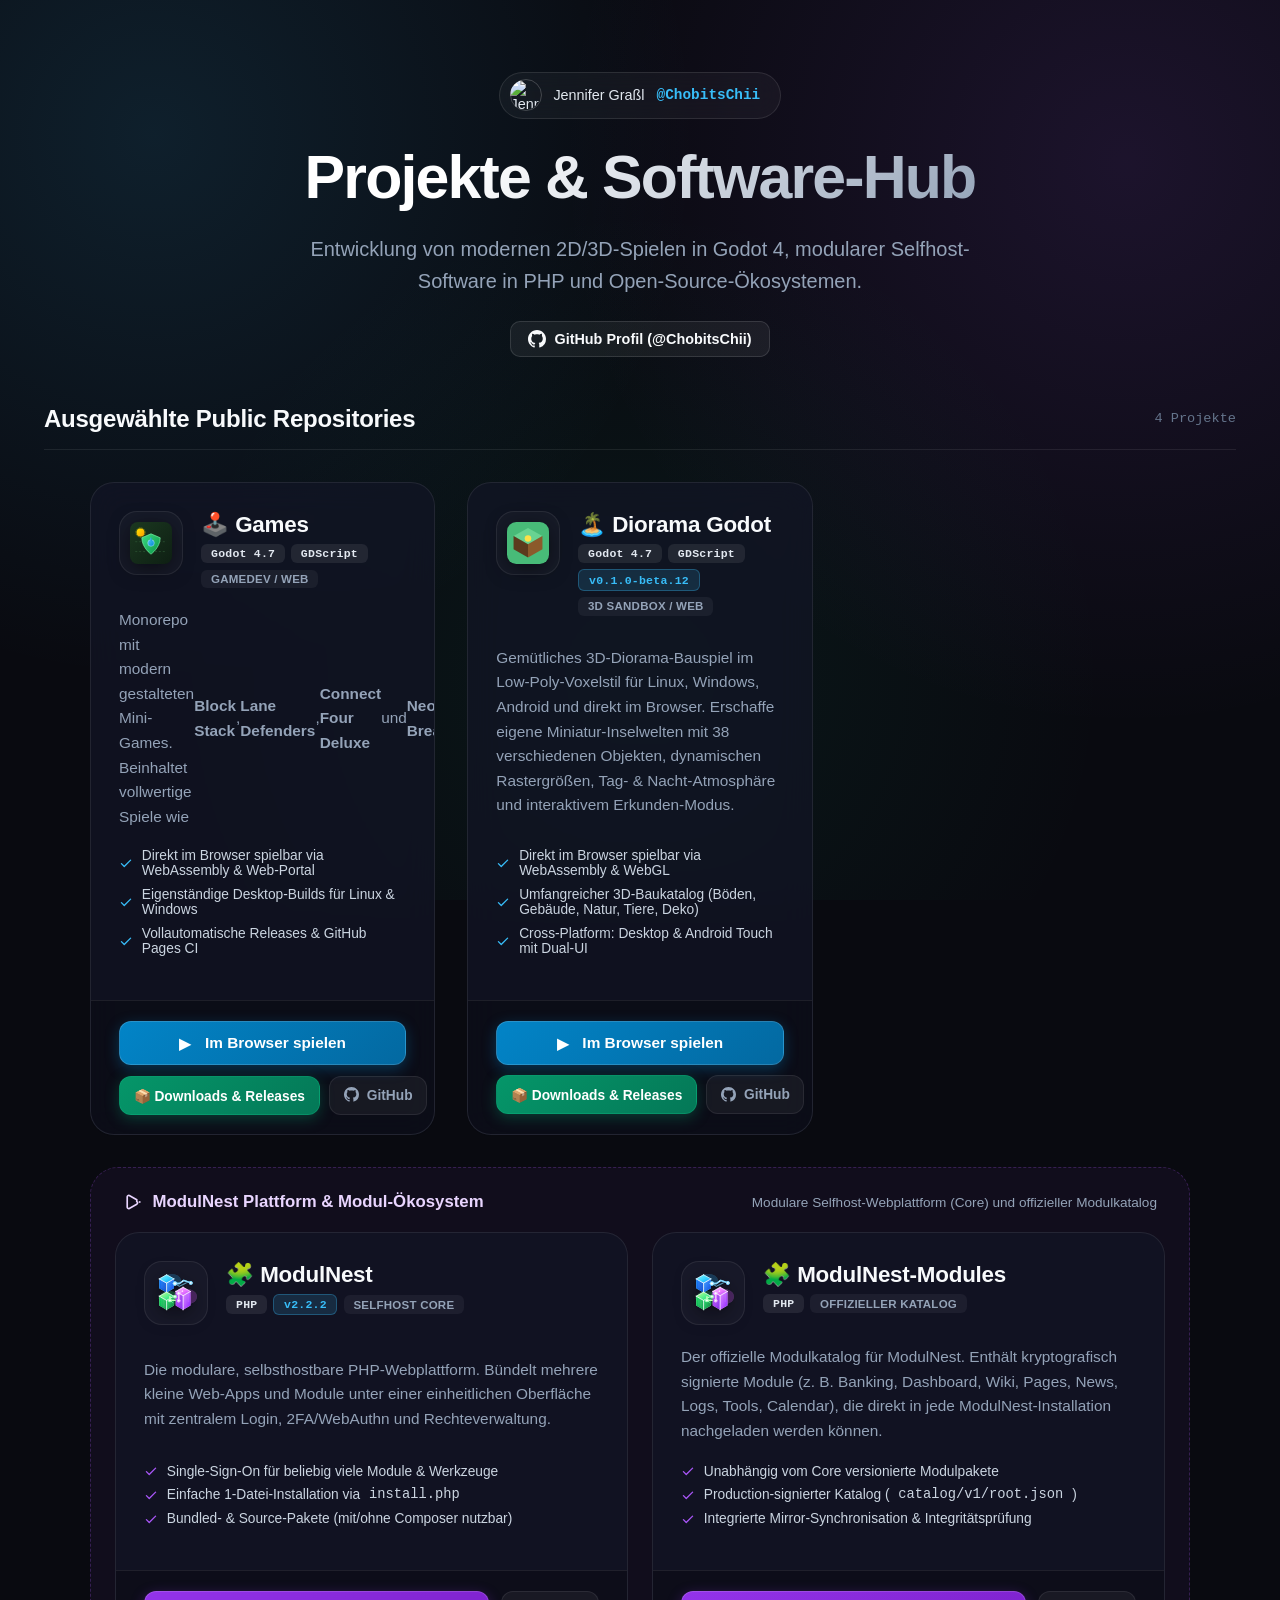
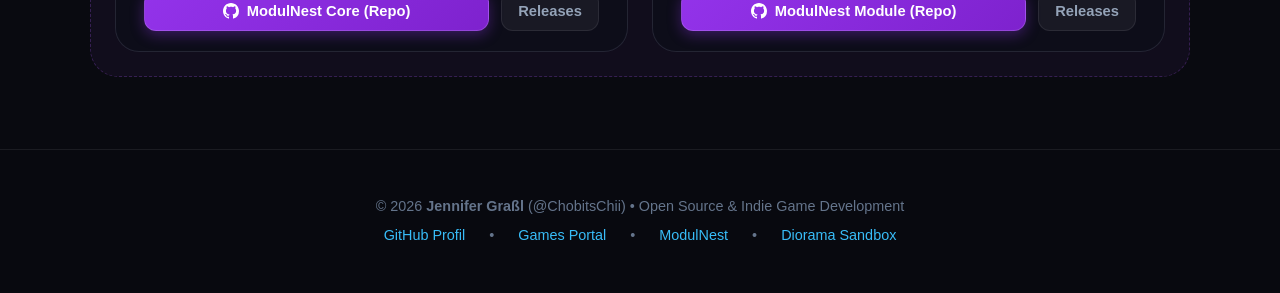
==== commit 5ec29ee4: "feat: design finetuning with custom favicon, centered grid, unified purple modulnest styling and car" ====
--- a/index.html
+++ b/index.html
@@ -7,8 +7,11 @@
 	<meta name="description" content="Übersicht über meine Open Source Projekte: Godot 4 Games, Diorama Sandbox sowie die modulare PHP-Webplattform ModulNest & Module.">
 	<link rel="preconnect" href="https://fonts.googleapis.com">
 	<link rel="preconnect" href="https://fonts.gstatic.com" crossorigin>
-	<link href="https://fonts.googleapis.com/css2?family=Outfit:wght@400;500;600;700;800&family=JetBrains+Mono:wght@400;500;600&display=swap" rel="stylesheet">
-	<link rel="icon" type="image/svg+xml" href="assets/img/games-icon.svg">
+	<link rel="icon" type="image/svg+xml" href="assets/img/favicon.svg">
+	<link rel="icon" type="image/png" sizes="32x32" href="assets/img/favicon-32.png">
+	<link rel="icon" type="image/png" sizes="16x16" href="assets/img/favicon-16.png">
+	<link rel="apple-touch-icon" sizes="180x180" href="assets/img/apple-touch-icon.png">
+	<link rel="shortcut icon" href="favicon.ico">
 	<style>
 		:root {
 			--bg-primary: #090a10;
@@ -163,8 +166,10 @@
 		/* Grid & Cards */
 		.projects-grid {
 			display: grid;
-			grid-template-columns: repeat(auto-fit, minmax(320px, 1fr));
+			grid-template-columns: repeat(auto-fit, minmax(340px, 1fr));
 			gap: 2rem;
+			max-width: 1100px;
+			margin: 0 auto;
 		}
 
 		.project-card {
@@ -193,13 +198,13 @@
 		}
 
 		.project-card[data-theme="diorama"]:hover {
-			border-color: rgba(16, 185, 129, 0.4);
-			box-shadow: 0 24px 48px -18px rgba(16, 185, 129, 0.25);
+			border-color: rgba(56, 189, 248, 0.4);
+			box-shadow: 0 24px 48px -18px rgba(56, 189, 248, 0.25);
 		}
 
 		.project-card[data-theme="modulnest"]:hover {
-			border-color: rgba(99, 102, 241, 0.4);
-			box-shadow: 0 24px 48px -18px rgba(99, 102, 241, 0.25);
+			border-color: rgba(168, 85, 247, 0.4);
+			box-shadow: 0 24px 48px -18px rgba(168, 85, 247, 0.25);
 		}
 
 		.project-card[data-theme="modules"]:hover {
@@ -210,8 +215,8 @@
 		/* Connected group banner for ModulNest Suite */
 		.eco-wrapper {
 			grid-column: 1 / -1;
-			background: rgba(99, 102, 241, 0.05);
-			border: 1px dashed rgba(99, 102, 241, 0.25);
+			background: rgba(168, 85, 247, 0.05);
+			border: 1px dashed rgba(168, 85, 247, 0.25);
 			border-radius: 28px;
 			padding: 1.5rem;
 			display: flex;
@@ -234,7 +239,7 @@
 			gap: 0.6rem;
 			font-size: 1.05rem;
 			font-weight: 700;
-			color: #c7d2fe;
+			color: #e9d5ff;
 		}
 
 		.eco-subtitle {
@@ -337,6 +342,9 @@
 			font-size: 0.96rem;
 			line-height: 1.6;
 			margin-bottom: 1.25rem;
+			flex: 1;
+			display: flex;
+			align-items: center;
 		}
 
 		.feature-list {
@@ -364,8 +372,8 @@
 		}
 
 		.project-card[data-theme="games"] .feature-list li svg { color: var(--accent-blue); }
-		.project-card[data-theme="diorama"] .feature-list li svg { color: var(--accent-emerald); }
-		.project-card[data-theme="modulnest"] .feature-list li svg { color: var(--accent-indigo); }
+		.project-card[data-theme="diorama"] .feature-list li svg { color: var(--accent-blue); }
+		.project-card[data-theme="modulnest"] .feature-list li svg { color: var(--accent-purple); }
 		.project-card[data-theme="modules"] .feature-list li svg { color: var(--accent-purple); }
 
 		.card-footer {
@@ -471,22 +479,22 @@
 		}
 
 		.project-card[data-theme="diorama"] .btn-primary {
-			background: linear-gradient(135deg, #059669, #047857);
-			box-shadow: 0 4px 14px rgba(5, 150, 105, 0.35);
+			background: linear-gradient(135deg, #0284c7, #0369a1);
+			box-shadow: 0 4px 14px rgba(2, 132, 199, 0.35);
 		}
 		.project-card[data-theme="diorama"] .btn-primary:hover {
-			background: linear-gradient(135deg, #10b981, #059669);
-			box-shadow: 0 6px 20px rgba(5, 150, 105, 0.5);
+			background: linear-gradient(135deg, #0ea5e9, #0284c7);
+			box-shadow: 0 6px 20px rgba(2, 132, 199, 0.5);
 			transform: scale(1.02);
 		}
 
 		.project-card[data-theme="modulnest"] .btn-primary {
-			background: linear-gradient(135deg, #4f46e5, #4338ca);
-			box-shadow: 0 4px 14px rgba(79, 70, 229, 0.35);
+			background: linear-gradient(135deg, #9333ea, #7e22ce);
+			box-shadow: 0 4px 14px rgba(147, 51, 234, 0.35);
 		}
 		.project-card[data-theme="modulnest"] .btn-primary:hover {
-			background: linear-gradient(135deg, #6366f1, #4f46e5);
-			box-shadow: 0 6px 20px rgba(79, 70, 229, 0.5);
+			background: linear-gradient(135deg, #a855f7, #9333ea);
+			box-shadow: 0 6px 20px rgba(147, 51, 234, 0.5);
 			transform: scale(1.02);
 		}
 
@@ -677,7 +685,7 @@
 								<img src="assets/img/modulnest-icon.svg" alt="ModulNest Icon">
 							</div>
 							<div class="card-title-wrap">
-								<h3>🦅 ModulNest</h3>
+								<h3>🧩 ModulNest</h3>
 								<div class="tag-row">
 									<span class="tag tag-lang">PHP</span>
 									<span class="tag tag-ver">v2.2.2</span>
@@ -719,10 +727,7 @@
 					<article class="project-card" data-theme="modules">
 						<div class="card-header">
 							<div class="icon-box">
-								<svg viewBox="0 0 24 24" fill="none" stroke="#a855f7" stroke-width="2" stroke-linecap="round" stroke-linejoin="round">
-									<rect x="2" y="7" width="20" height="14" rx="2" ry="2"></rect>
-									<path d="M16 21V5a2 2 0 0 0-2-2h-4a2 2 0 0 0-2 2v16"></path>
-								</svg>
+								<img src="assets/img/modulnest-icon.svg" alt="ModulNest Icon">
 							</div>
 							<div class="card-title-wrap">
 								<h3>🧩 ModulNest-Modules</h3>
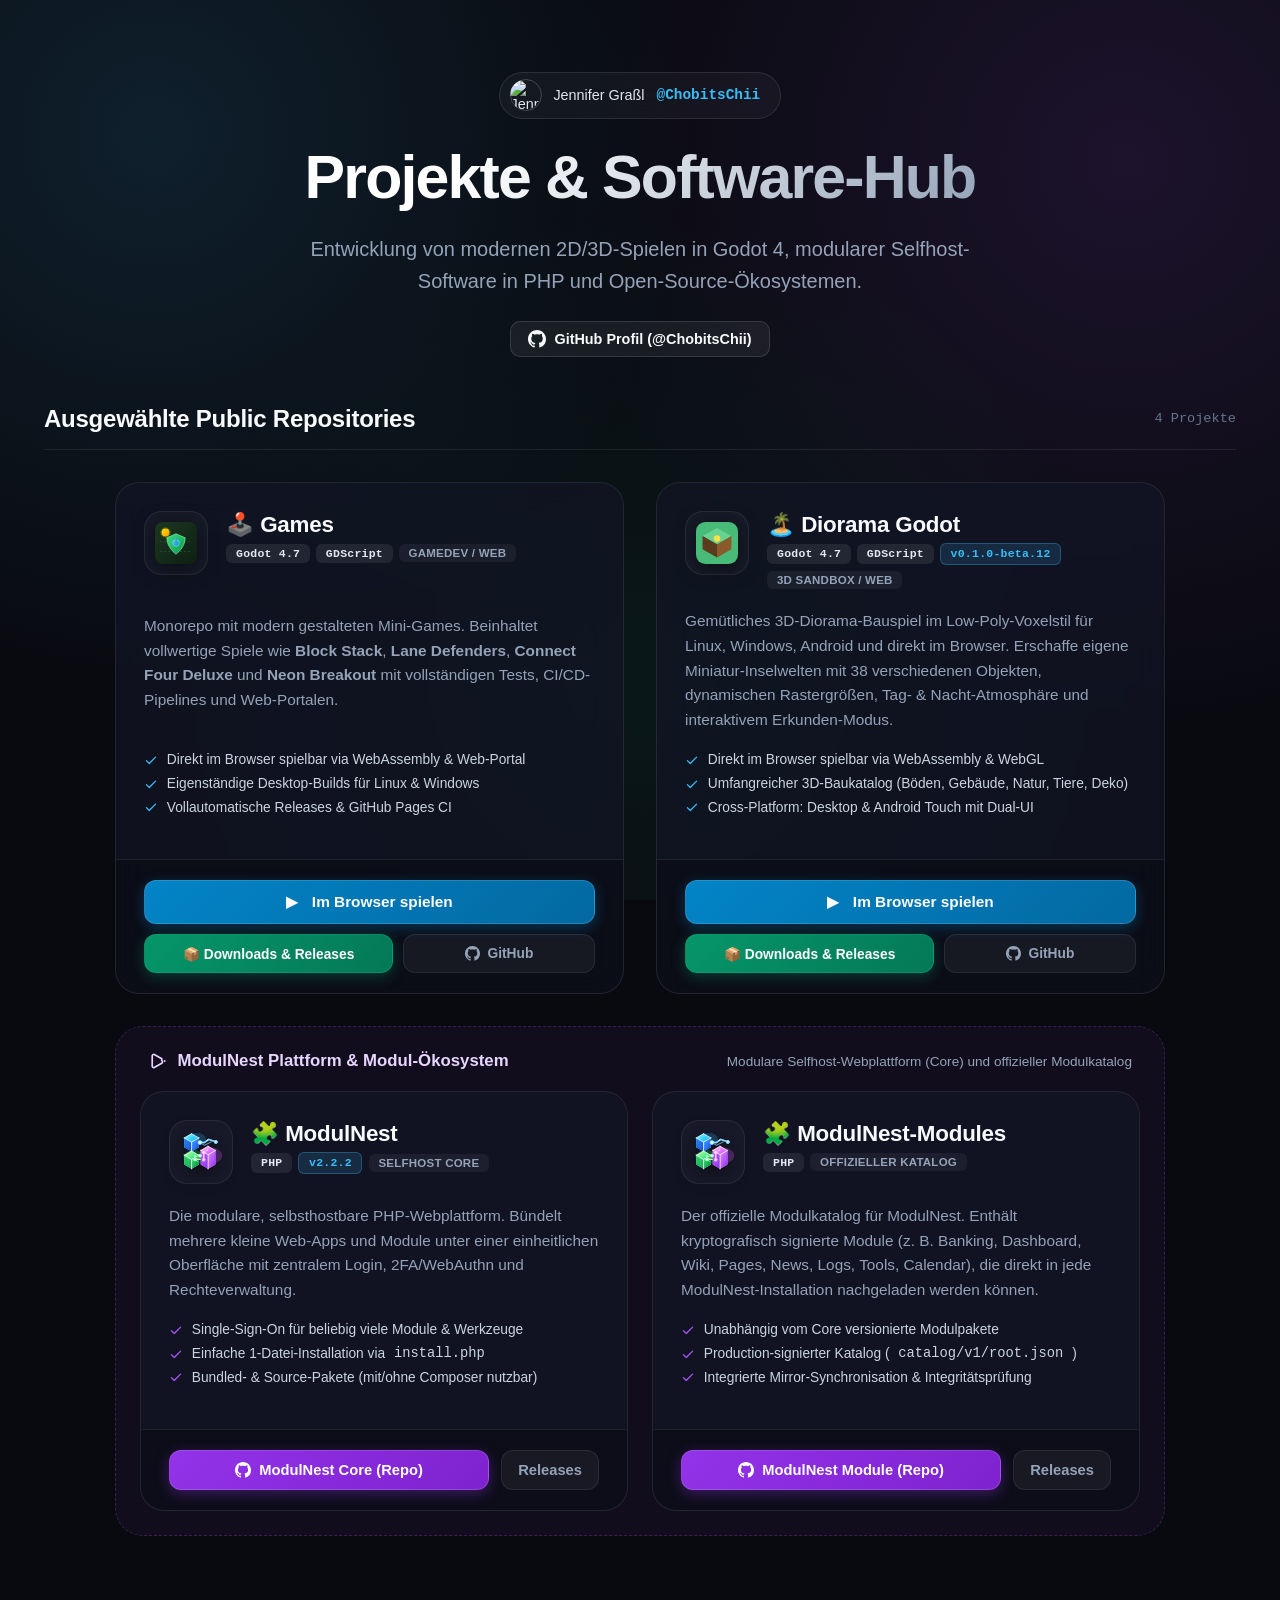
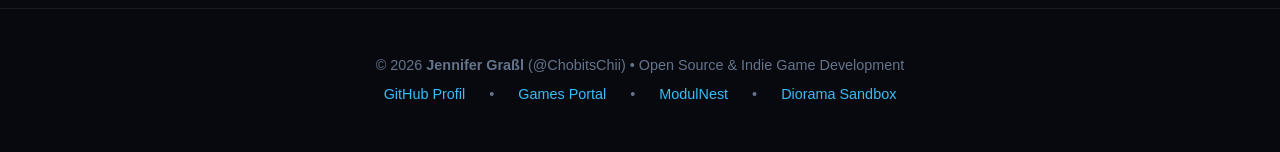
==== commit c06495ad: "fix: restore clean text wrapping and force 2-column centered layout for project cards" ====
--- a/index.html
+++ b/index.html
@@ -166,10 +166,16 @@
 		/* Grid & Cards */
 		.projects-grid {
 			display: grid;
-			grid-template-columns: repeat(auto-fit, minmax(340px, 1fr));
+			grid-template-columns: repeat(2, 1fr);
 			gap: 2rem;
-			max-width: 1100px;
+			max-width: 1050px;
 			margin: 0 auto;
+		}
+
+		@media (max-width: 820px) {
+			.projects-grid {
+				grid-template-columns: 1fr;
+			}
 		}
 
 		.project-card {
@@ -342,9 +348,19 @@
 			font-size: 0.96rem;
 			line-height: 1.6;
 			margin-bottom: 1.25rem;
+			display: block;
+		}
+
+		.card-desc-wrap {
 			flex: 1;
 			display: flex;
 			align-items: center;
+			margin-bottom: 1.25rem;
+		}
+
+		.card-desc-wrap .card-desc {
+			margin-bottom: 0;
+			width: 100%;
 		}
 
 		.feature-list {
@@ -580,9 +596,11 @@
 					</div>
 				</div>
 				<div class="card-body">
-					<p class="card-desc">
-						Monorepo mit modern gestalteten Mini-Games. Beinhaltet vollwertige Spiele wie <strong>Block Stack</strong>, <strong>Lane Defenders</strong>, <strong>Connect Four Deluxe</strong> und <strong>Neon Breakout</strong> mit vollständigen Tests, CI/CD-Pipelines und Web-Portalen.
-					</p>
+					<div class="card-desc-wrap">
+						<p class="card-desc">
+							Monorepo mit modern gestalteten Mini-Games. Beinhaltet vollwertige Spiele wie <strong>Block Stack</strong>, <strong>Lane Defenders</strong>, <strong>Connect Four Deluxe</strong> und <strong>Neon Breakout</strong> mit vollständigen Tests, CI/CD-Pipelines und Web-Portalen.
+						</p>
+					</div>
 					<ul class="feature-list">
 						<li>
 							<svg viewBox="0 0 16 16"><path d="M13.78 4.22a.75.75 0 010 1.06l-7.25 7.25a.75.75 0 01-1.06 0L2.22 9.28a.75.75 0 011.06-1.06L6 10.94l6.72-6.72a.75.75 0 011.06 0z"></path></svg>
@@ -631,9 +649,11 @@
 					</div>
 				</div>
 				<div class="card-body">
-					<p class="card-desc">
-						Gemütliches 3D-Diorama-Bauspiel im Low-Poly-Voxelstil für Linux, Windows, Android und direkt im Browser. Erschaffe eigene Miniatur-Inselwelten mit 38 verschiedenen Objekten, dynamischen Rastergrößen, Tag- & Nacht-Atmosphäre und interaktivem Erkunden-Modus.
-					</p>
+					<div class="card-desc-wrap">
+						<p class="card-desc">
+							Gemütliches 3D-Diorama-Bauspiel im Low-Poly-Voxelstil für Linux, Windows, Android und direkt im Browser. Erschaffe eigene Miniatur-Inselwelten mit 38 verschiedenen Objekten, dynamischen Rastergrößen, Tag- & Nacht-Atmosphäre und interaktivem Erkunden-Modus.
+						</p>
+					</div>
 					<ul class="feature-list">
 						<li>
 							<svg viewBox="0 0 16 16"><path d="M13.78 4.22a.75.75 0 010 1.06l-7.25 7.25a.75.75 0 01-1.06 0L2.22 9.28a.75.75 0 011.06-1.06L6 10.94l6.72-6.72a.75.75 0 011.06 0z"></path></svg>
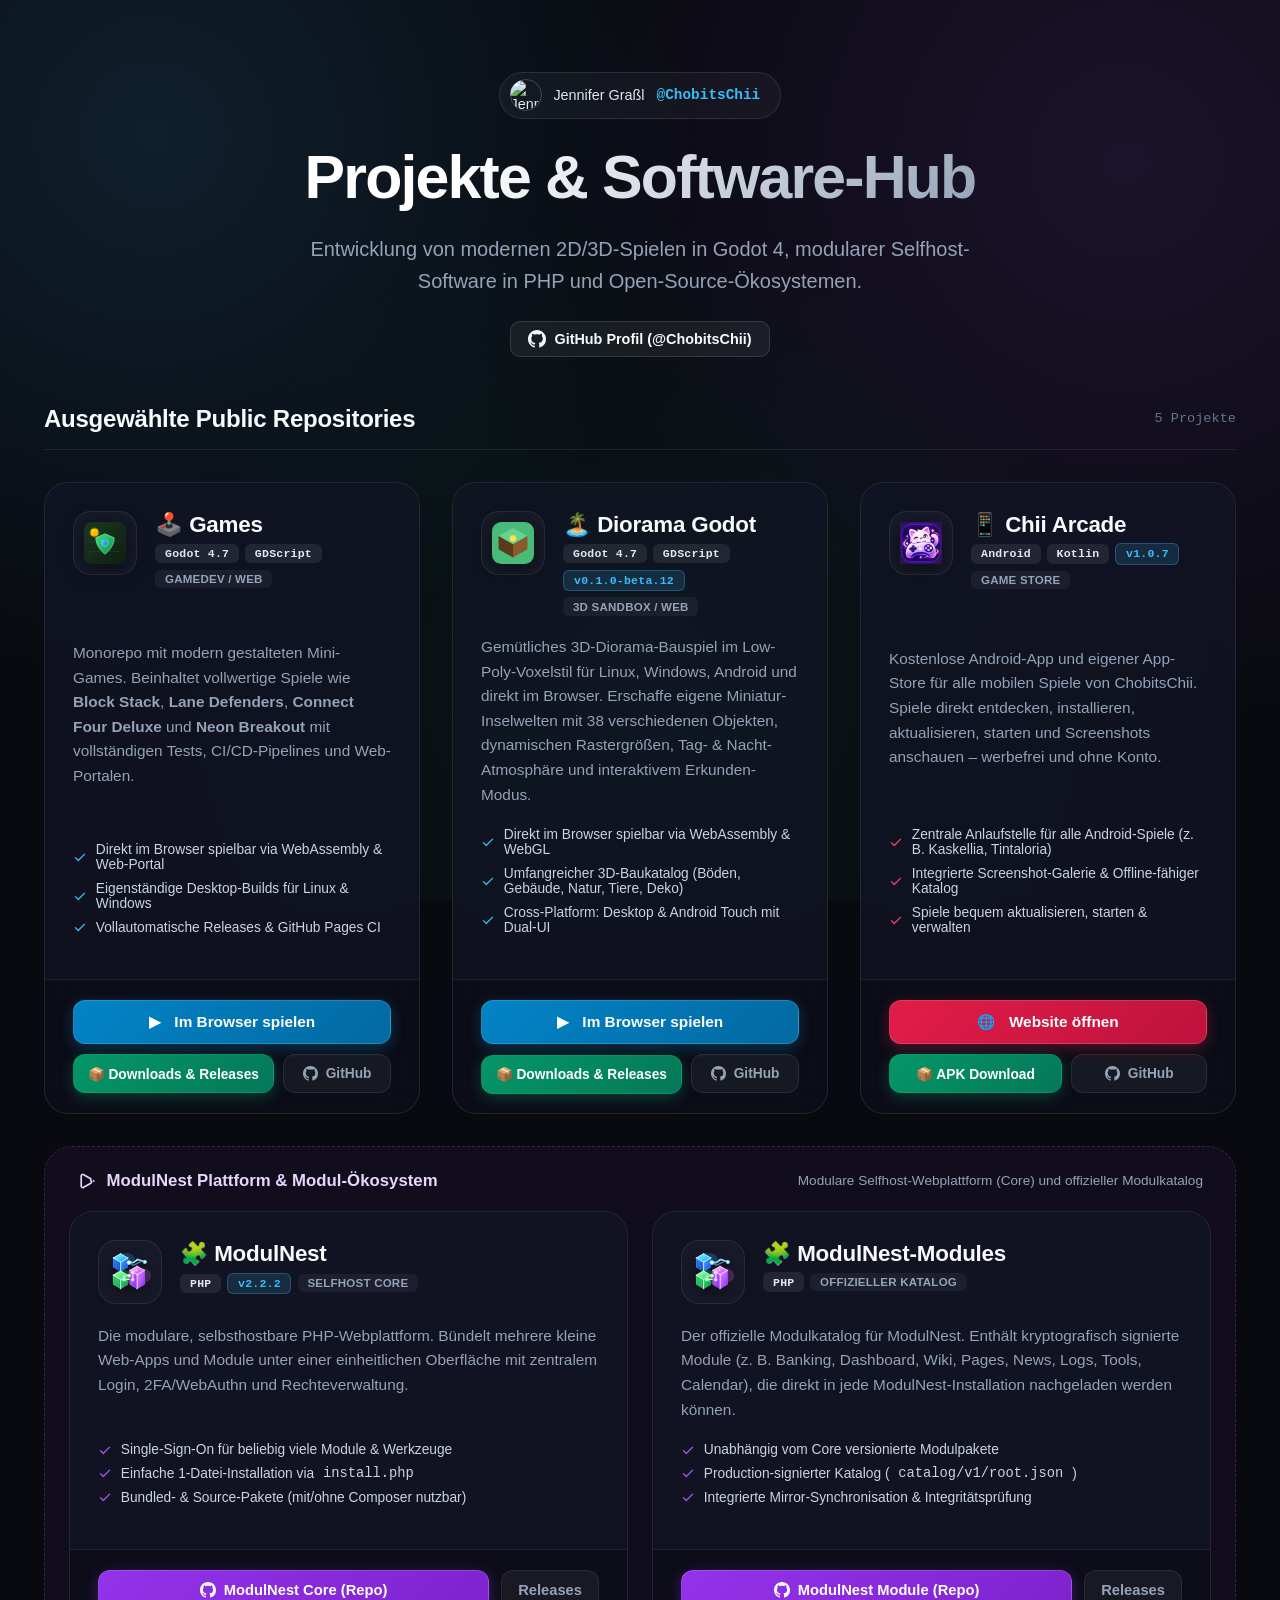
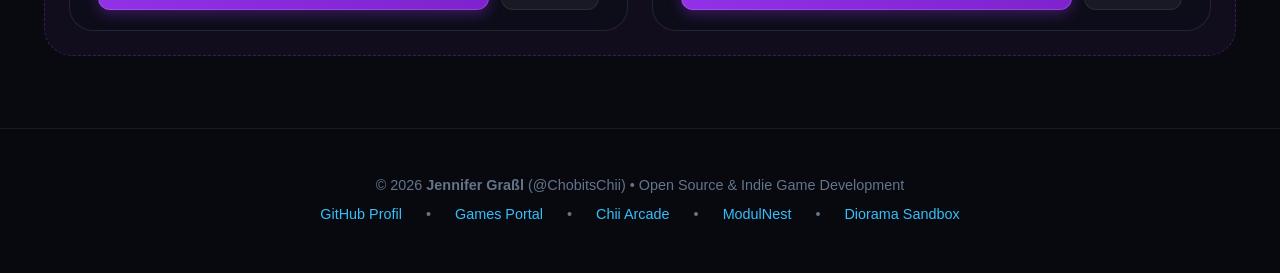
==== commit 1b82a581: "feat: add Chii Arcade Android game store to public hub" ====
--- a/index.html
+++ b/index.html
@@ -166,13 +166,19 @@
 		/* Grid & Cards */
 		.projects-grid {
 			display: grid;
-			grid-template-columns: repeat(2, 1fr);
+			grid-template-columns: repeat(auto-fit, minmax(320px, 1fr));
 			gap: 2rem;
-			max-width: 1050px;
+			max-width: 1200px;
 			margin: 0 auto;
 		}
 
-		@media (max-width: 820px) {
+		@media (min-width: 1040px) {
+			.projects-grid {
+				grid-template-columns: repeat(3, 1fr);
+			}
+		}
+
+		@media (max-width: 720px) {
 			.projects-grid {
 				grid-template-columns: 1fr;
 			}
@@ -206,6 +212,11 @@
 		.project-card[data-theme="diorama"]:hover {
 			border-color: rgba(56, 189, 248, 0.4);
 			box-shadow: 0 24px 48px -18px rgba(56, 189, 248, 0.25);
+		}
+
+		.project-card[data-theme="arcade"]:hover {
+			border-color: rgba(244, 63, 94, 0.45);
+			box-shadow: 0 24px 48px -18px rgba(244, 63, 94, 0.3);
 		}
 
 		.project-card[data-theme="modulnest"]:hover {
@@ -389,6 +400,7 @@
 
 		.project-card[data-theme="games"] .feature-list li svg { color: var(--accent-blue); }
 		.project-card[data-theme="diorama"] .feature-list li svg { color: var(--accent-blue); }
+		.project-card[data-theme="arcade"] .feature-list li svg { color: #f43f5e; }
 		.project-card[data-theme="modulnest"] .feature-list li svg { color: var(--accent-purple); }
 		.project-card[data-theme="modules"] .feature-list li svg { color: var(--accent-purple); }
 
@@ -501,6 +513,16 @@
 		.project-card[data-theme="diorama"] .btn-primary:hover {
 			background: linear-gradient(135deg, #0ea5e9, #0284c7);
 			box-shadow: 0 6px 20px rgba(2, 132, 199, 0.5);
+			transform: scale(1.02);
+		}
+
+		.project-card[data-theme="arcade"] .btn-primary {
+			background: linear-gradient(135deg, #e11d48, #be123c);
+			box-shadow: 0 4px 14px rgba(225, 29, 72, 0.35);
+		}
+		.project-card[data-theme="arcade"] .btn-primary:hover {
+			background: linear-gradient(135deg, #f43f5e, #e11d48);
+			box-shadow: 0 6px 20px rgba(244, 63, 94, 0.5);
 			transform: scale(1.02);
 		}
 
@@ -575,7 +597,7 @@
 	<main class="container">
 		<div class="section-intro">
 			<h2>Ausgewählte Public Repositories</h2>
-			<span class="counter">4 Projekte</span>
+			<span class="counter">5 Projekte</span>
 		</div>
 
 		<div class="projects-grid">
@@ -685,7 +707,60 @@
 				</div>
 			</article>
 
-			<!-- 3 & 4. ModulNest Ecosystem (ModulNest + ModulNest-Modules) -->
+			<!-- 3. Chii Arcade Android Store -->
+			<article class="project-card" data-theme="arcade">
+				<div class="card-header">
+					<div class="icon-box">
+						<img src="assets/img/chii-arcade-icon.webp" alt="Chii Arcade Icon">
+					</div>
+					<div class="card-title-wrap">
+						<h3>📱 Chii Arcade</h3>
+						<div class="tag-row">
+							<span class="tag tag-lang">Android</span>
+							<span class="tag tag-lang">Kotlin</span>
+							<span class="tag tag-ver">v1.0.7</span>
+							<span class="tag tag-cat">Game Store</span>
+						</div>
+					</div>
+				</div>
+				<div class="card-body">
+					<div class="card-desc-wrap">
+						<p class="card-desc">
+							Kostenlose Android-App und eigener App-Store für alle mobilen Spiele von ChobitsChii. Spiele direkt entdecken, installieren, aktualisieren, starten und Screenshots anschauen – werbefrei und ohne Konto.
+						</p>
+					</div>
+					<ul class="feature-list">
+						<li>
+							<svg viewBox="0 0 16 16"><path d="M13.78 4.22a.75.75 0 010 1.06l-7.25 7.25a.75.75 0 01-1.06 0L2.22 9.28a.75.75 0 011.06-1.06L6 10.94l6.72-6.72a.75.75 0 011.06 0z"></path></svg>
+							Zentrale Anlaufstelle für alle Android-Spiele (z. B. Kaskellia, Tintaloria)
+						</li>
+						<li>
+							<svg viewBox="0 0 16 16"><path d="M13.78 4.22a.75.75 0 010 1.06l-7.25 7.25a.75.75 0 01-1.06 0L2.22 9.28a.75.75 0 011.06-1.06L6 10.94l6.72-6.72a.75.75 0 011.06 0z"></path></svg>
+							Integrierte Screenshot-Galerie & Offline-fähiger Katalog
+						</li>
+						<li>
+							<svg viewBox="0 0 16 16"><path d="M13.78 4.22a.75.75 0 010 1.06l-7.25 7.25a.75.75 0 01-1.06 0L2.22 9.28a.75.75 0 011.06-1.06L6 10.94l6.72-6.72a.75.75 0 011.06 0z"></path></svg>
+							Spiele bequem aktualisieren, starten & verwalten
+						</li>
+					</ul>
+				</div>
+				<div class="card-footer card-footer-2row">
+					<a href="https://chobitschii.github.io/chii-arcade/" class="btn btn-primary btn-play" title="Chii Arcade Website öffnen">
+						<span class="btn-play-icon">🌐</span> Website öffnen
+					</a>
+					<div class="btn-sub-row">
+						<a href="https://github.com/ChobitsChii/chii-arcade-releases/releases/latest" target="_blank" rel="noopener" class="btn btn-download" title="Android APK herunterladen">
+							📦 APK Download
+						</a>
+						<a href="https://github.com/ChobitsChii/chii-arcade-releases" target="_blank" rel="noopener" class="btn btn-secondary btn-github-sub" title="GitHub Repository">
+							<svg height="15" width="15" viewBox="0 0 16 16" fill="currentColor"><path d="M8 0C3.58 0 0 3.58 0 8c0 3.54 2.29 6.53 5.47 7.59.4.07.55-.17.55-.38 0-.19-.01-.82-.01-1.49-2.01.37-2.53-.49-2.69-.94-.09-.23-.48-.94-.82-1.13-.28-.15-.68-.52-.01-.53.63-.01 1.08.58 1.23.82.72 1.21 1.87.87 2.33.66.07-.52.28-.87.51-1.07-1.78-.2-3.64-.89-3.64-3.95 0-.87.31-1.59.82-2.15-.08-.2-.36-1.02.08-2.12 0 0 .67-.21 2.2.82.64-.18 1.32-.27 2-.27.68 0 1.36.09 2 .27 1.53-1.04 2.2-.82 2.2-.82.44 1.1.16 1.92.08 2.12.51.56.82 1.27.82 2.15 0 3.07-1.87 3.75-3.65 3.95.29.25.54.73.54 1.48 0 1.07-.01 1.93-.01 2.2 0 .21.15.46.55.38A8.013 8.013 0 0016 8c0-4.42-3.58-8-8-8z"></path></svg>
+							GitHub
+						</a>
+					</div>
+				</div>
+			</article>
+
+			<!-- 4 & 5. ModulNest Ecosystem (ModulNest + ModulNest-Modules) -->
 			<div class="eco-wrapper">
 				<div class="eco-header">
 					<div class="eco-title">
@@ -799,6 +874,8 @@
 			<span>•</span>
 			<a href="https://chobitschii.github.io/games/">Games Portal</a>
 			<span>•</span>
+			<a href="https://chobitschii.github.io/chii-arcade/">Chii Arcade</a>
+			<span>•</span>
 			<a href="https://github.com/ChobitsChii/ModulNest" target="_blank" rel="noopener">ModulNest</a>
 			<span>•</span>
 			<a href="https://github.com/ChobitsChii/diorama-godot" target="_blank" rel="noopener">Diorama Sandbox</a>
